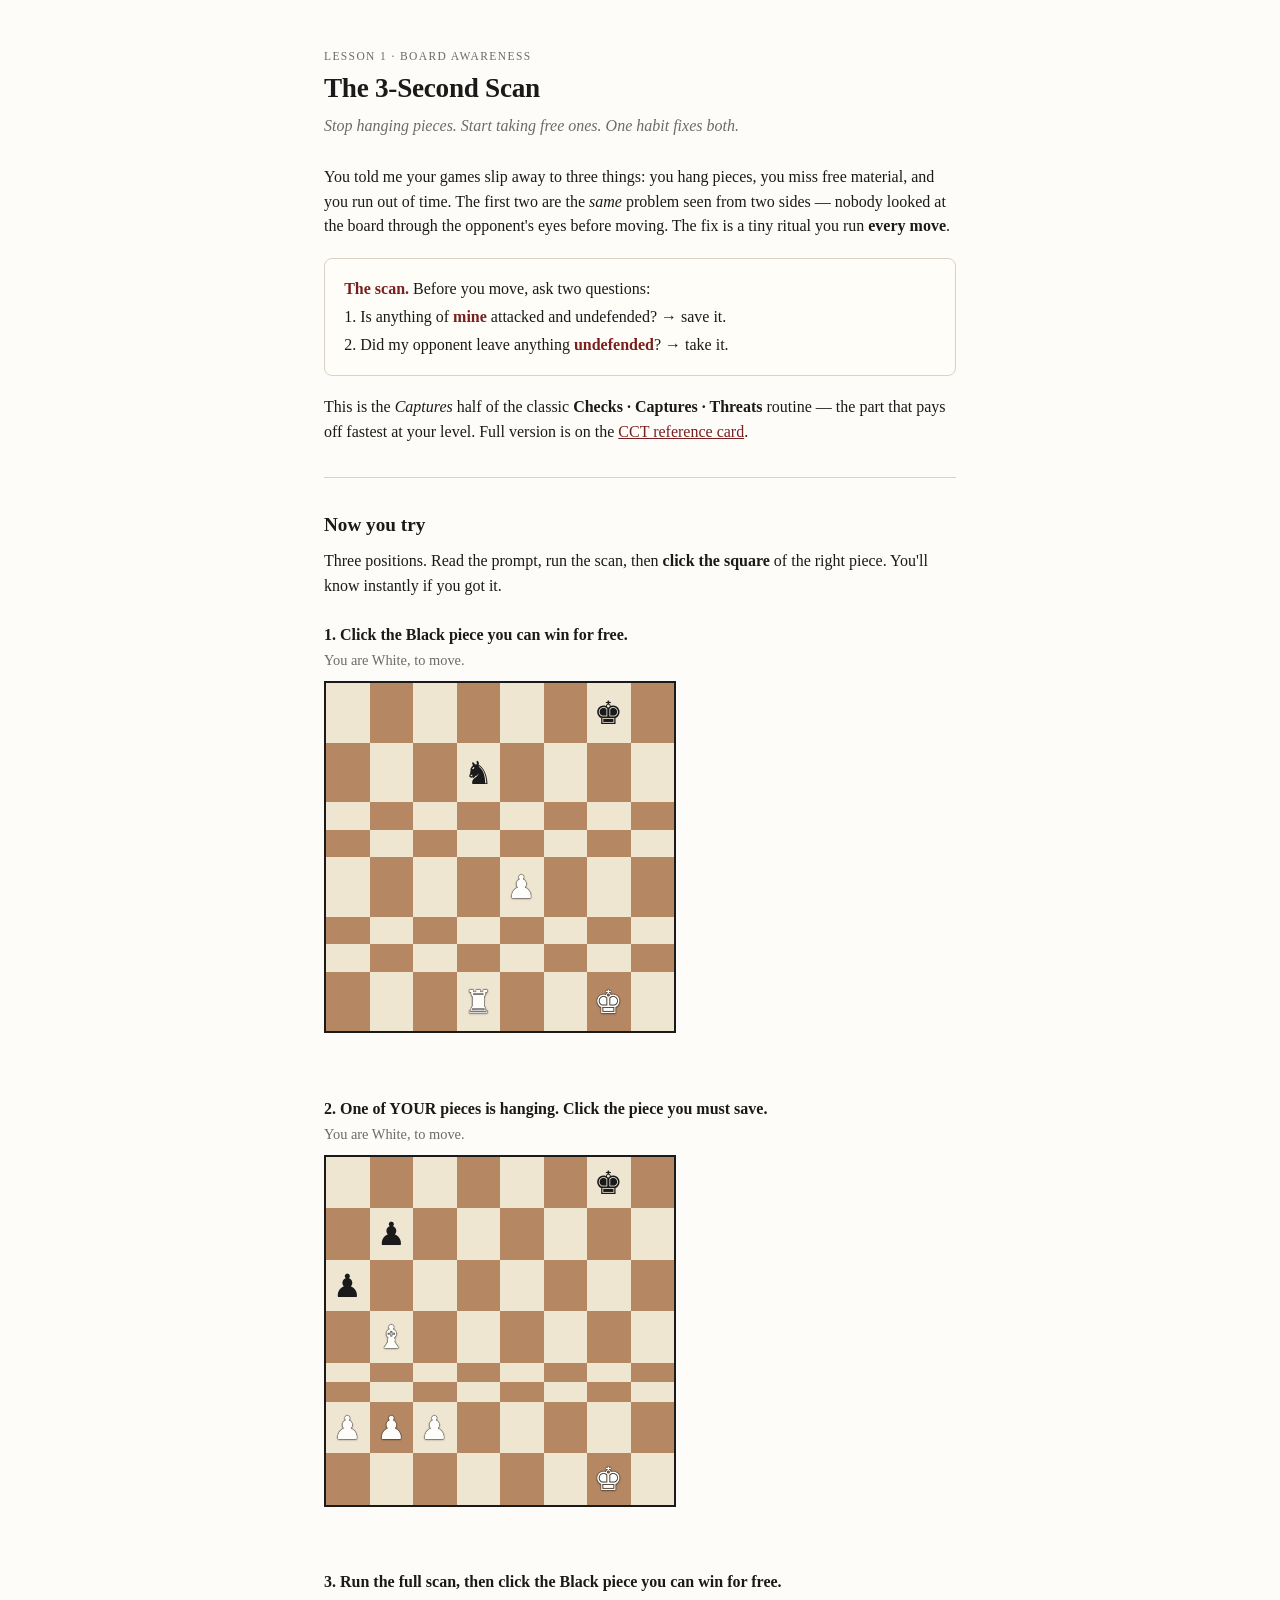
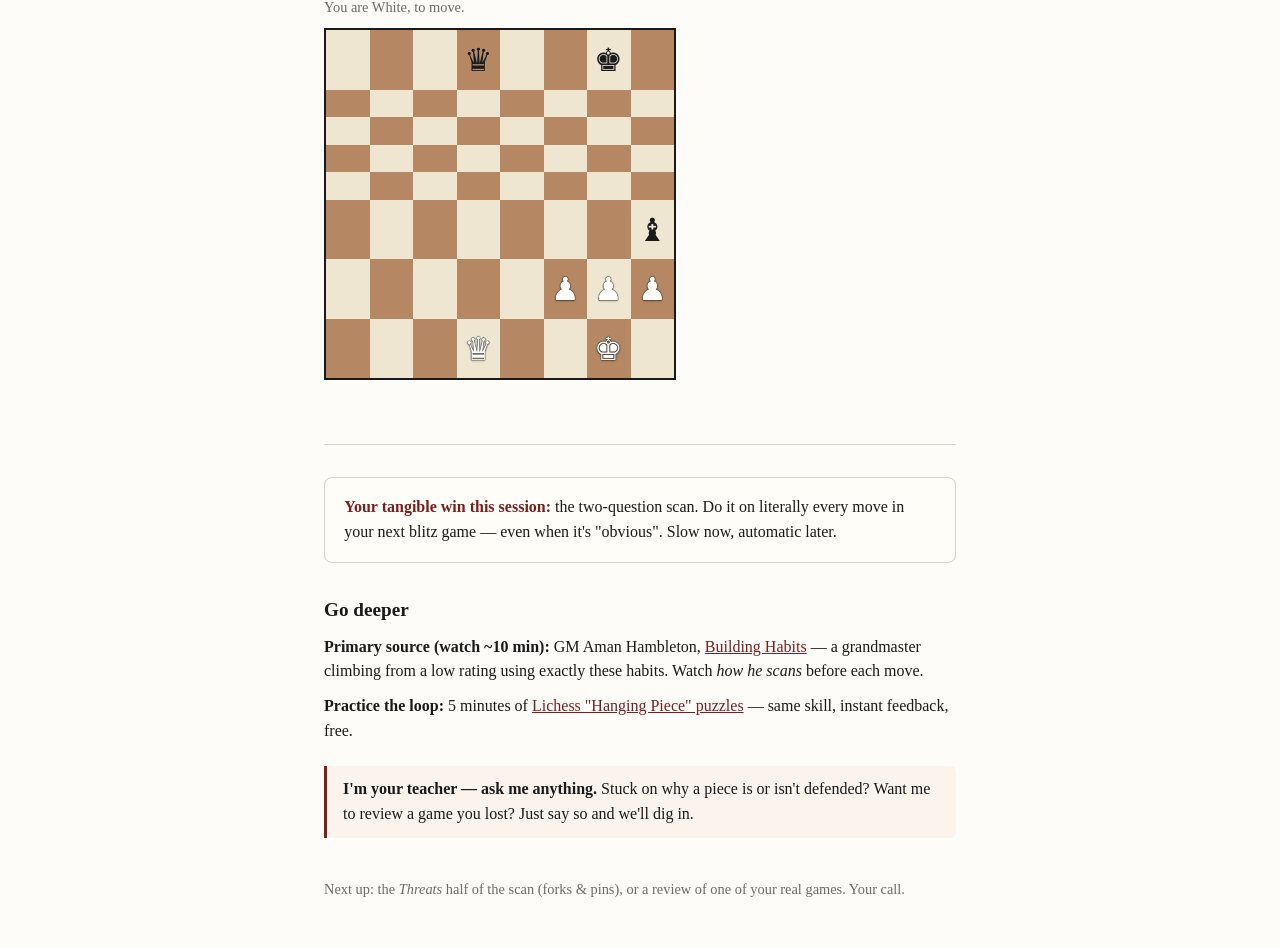
==== lessons/0001-the-three-second-scan.html @ 32ee334e "first commit" ====
<!DOCTYPE html>
<html lang="en">
<head>
<meta charset="utf-8">
<meta name="viewport" content="width=device-width, initial-scale=1">
<title>Lesson 1 — The 3-Second Scan</title>
<style>
  :root {
    --ink:#1a1a1a; --soft:#6b6b6b; --rule:#d9d2c5; --bg:#fdfcf8; --accent:#7a1f1f;
    --light:#efe6d2; --dark:#b58863; --good:#2f7d32; --bad:#b23b3b;
  }
  * { box-sizing: border-box; }
  body {
    font-family: Georgia, "Iowan Old Style", "Palatino Linotype", serif;
    color: var(--ink); background: var(--bg); line-height: 1.55;
    max-width: 42rem; margin: 3rem auto; padding: 0 1.25rem;
  }
  .kicker { color: var(--soft); text-transform: uppercase; letter-spacing: .12em; font-size: .72rem; margin: 0; }
  h1 { font-size: 1.7rem; margin: .1rem 0 .3rem; letter-spacing: -0.01em; }
  .sub { color: var(--soft); font-style: italic; margin: 0 0 1.6rem; }
  h2 { font-size: 1.2rem; margin: 2rem 0 .4rem; }
  hr { border: 0; border-top: 1px solid var(--rule); margin: 2rem 0; }
  p { margin: .6rem 0; }
  .scanbox { border: 1px solid var(--rule); background: #fffdf7; border-radius: 8px; padding: .9rem 1.2rem; margin: 1.2rem 0; }
  .scanbox strong { color: var(--accent); }
  a { color: var(--accent); }

  .puzzle { margin: 1.5rem 0 2rem; }
  .prompt { font-weight: bold; margin-bottom: .1rem; }
  .turn { color: var(--soft); font-size: .9rem; margin: 0 0 .6rem; }
  .board {
    display: grid; grid-template-columns: repeat(8, 1fr);
    width: min(22rem, 86vw); aspect-ratio: 1 / 1;
    border: 2px solid var(--ink); user-select: none;
  }
  .sq { display: flex; align-items: center; justify-content: center; position: relative; cursor: pointer; }
  .sq.light { background: var(--light); }
  .sq.dark  { background: var(--dark); }
  .piece { font-size: clamp(1.3rem, 6.5vw, 2rem); line-height: 1; }
  .piece.w { color: #fffdf9; text-shadow: 0 0 1px #000, 0 0 1px #000, 0 1px 2px rgba(0,0,0,.4); }
  .piece.b { color: #1a1a1a; text-shadow: 0 0 1px rgba(255,255,255,.4); }
  .sq.hit  { outline: 4px solid var(--good); outline-offset: -4px; }
  .sq.miss { outline: 4px solid var(--bad);  outline-offset: -4px; }
  .feedback { min-height: 1.4rem; margin: .55rem 0 0; font-size: .95rem; }
  .feedback.good { color: var(--good); }
  .feedback.bad  { color: var(--bad); }

  footer { color: var(--soft); font-size: .9rem; margin-top: 2.5rem; }
  .ask { background: #fbf3ec; border-left: 3px solid var(--accent); padding: .7rem 1rem; border-radius: 0 6px 6px 0; }
</style>
</head>
<body>
  <p class="kicker">Lesson 1 &middot; Board awareness</p>
  <h1>The 3-Second Scan</h1>
  <p class="sub">Stop hanging pieces. Start taking free ones. One habit fixes both.</p>

  <p>You told me your games slip away to three things: you hang pieces, you miss free
  material, and you run out of time. The first two are the <em>same</em> problem seen
  from two sides &mdash; nobody looked at the board through the opponent's eyes before
  moving. The fix is a tiny ritual you run <strong>every move</strong>.</p>

  <div class="scanbox">
    <p style="margin:.2rem 0;"><strong>The scan.</strong> Before you move, ask two questions:</p>
    <p style="margin:.2rem 0;">1. Is anything of <strong>mine</strong> attacked and undefended? &rarr; save it.</p>
    <p style="margin:.2rem 0;">2. Did my opponent leave anything <strong>undefended</strong>? &rarr; take it.</p>
  </div>

  <p>This is the <em>Captures</em> half of the classic <strong>Checks &middot; Captures &middot;
  Threats</strong> routine &mdash; the part that pays off fastest at your level. Full version
  is on the <a href="../reference/cct-blunder-check.html">CCT reference card</a>.</p>

  <hr>
  <h2>Now you try</h2>
  <p>Three positions. Read the prompt, run the scan, then <strong>click the square</strong>
  of the right piece. You'll know instantly if you got it.</p>

  <div id="puzzles"></div>

  <hr>
  <div class="scanbox">
    <p style="margin:.2rem 0;"><strong>Your tangible win this session:</strong> the two-question
    scan. Do it on literally every move in your next blitz game &mdash; even when it's "obvious".
    Slow now, automatic later.</p>
  </div>

  <h2>Go deeper</h2>
  <p><strong>Primary source (watch ~10 min):</strong> GM Aman Hambleton,
  <a href="https://www.youtube.com/playlist?list=PL8N8j2e7RpPnpqbISqi1SJ9_wrnNU3rEm">Building Habits</a>
  &mdash; a grandmaster climbing from a low rating using exactly these habits. Watch <em>how
  he scans</em> before each move.</p>
  <p><strong>Practice the loop:</strong> 5 minutes of <a href="https://lichess.org/training/hangingPiece">Lichess "Hanging Piece" puzzles</a> &mdash; same skill, instant feedback, free.</p>

  <div class="ask" style="margin-top:1.4rem;">
    <strong>I'm your teacher &mdash; ask me anything.</strong> Stuck on why a piece is or isn't
    defended? Want me to review a game you lost? Just say so and we'll dig in.
  </div>

  <footer>
    Next up: the <em>Threats</em> half of the scan (forks &amp; pins), or a review of one of your
    real games. Your call.
  </footer>

<script>
  const GLYPH = { K:'♚', Q:'♛', R:'♜', B:'♝', N:'♞', P:'♟' };
  const FILES = ['a','b','c','d','e','f','g','h'];

  const puzzles = [
    {
      prompt: "Click the Black piece you can win for free.",
      turn: "You are White, to move.",
      pieces: { g1:{t:'K',c:'w'}, d1:{t:'R',c:'w'}, e4:{t:'P',c:'w'},
                g8:{t:'K',c:'b'}, d7:{t:'N',c:'b'} },
      answer: 'd7',
      good: "Yes. Your rook on d1 sees all the way up the open d-file. The knight is undefended — Rxd7 wins it.",
      bad:  "Not quite. Look down open files and diagonals: which Black piece does one of your pieces already attack, with nothing defending it?"
    },
    {
      prompt: "One of YOUR pieces is hanging. Click the piece you must save.",
      turn: "You are White, to move.",
      pieces: { g1:{t:'K',c:'w'}, b5:{t:'B',c:'w'}, a2:{t:'P',c:'w'}, b2:{t:'P',c:'w'}, c2:{t:'P',c:'w'},
                g8:{t:'K',c:'b'}, a6:{t:'P',c:'b'}, b7:{t:'P',c:'b'} },
      answer: 'b5',
      good: "Right. The pawn on a6 attacks your bishop, and nothing defends it. Move it now — if you don't, it's gone.",
      bad:  "Look again from Black's side: which of your pieces is a Black pawn attacking, with no friendly piece defending it?"
    },
    {
      prompt: "Run the full scan, then click the Black piece you can win for free.",
      turn: "You are White, to move.",
      pieces: { g1:{t:'K',c:'w'}, d1:{t:'Q',c:'w'}, f2:{t:'P',c:'w'}, g2:{t:'P',c:'w'}, h2:{t:'P',c:'w'},
                g8:{t:'K',c:'b'}, d8:{t:'Q',c:'b'}, h3:{t:'B',c:'b'} },
      answer: 'h3',
      good: "Clean. The bishop wandered to h3 — your g2 pawn attacks it and nothing defends it. gxh3 wins a bishop.",
      bad:  "The queens are a distraction. Check your pawns: does one of them attack an undefended Black piece on the edge?"
    }
  ];

  function buildBoard(container, pz) {
    const board = document.createElement('div');
    board.className = 'board';
    for (let rank = 8; rank >= 1; rank--) {
      for (let file = 0; file < 8; file++) {
        const sqName = FILES[file] + rank;
        const sq = document.createElement('div');
        const isLight = (file + rank) % 2 === 0;
        sq.className = 'sq ' + (isLight ? 'light' : 'dark');
        sq.dataset.sq = sqName;
        const pc = pz.pieces[sqName];
        if (pc) {
          const span = document.createElement('span');
          span.className = 'piece ' + pc.c;
          span.textContent = GLYPH[pc.t];
          sq.appendChild(span);
        }
        sq.addEventListener('click', () => handleClick(sq, pz, container));
        board.appendChild(sq);
      }
    }
    return board;
  }

  function handleClick(sq, pz, container) {
    const fb = container.querySelector('.feedback');
    container.querySelectorAll('.sq').forEach(s => s.classList.remove('hit','miss'));
    if (sq.dataset.sq === pz.answer) {
      sq.classList.add('hit');
      fb.textContent = '✓ ' + pz.good;
      fb.className = 'feedback good';
    } else {
      sq.classList.add('miss');
      fb.textContent = '✗ ' + pz.bad;
      fb.className = 'feedback bad';
    }
  }

  const root = document.getElementById('puzzles');
  puzzles.forEach((pz, i) => {
    const wrap = document.createElement('div');
    wrap.className = 'puzzle';
    const prompt = document.createElement('p');
    prompt.className = 'prompt';
    prompt.textContent = (i + 1) + '. ' + pz.prompt;
    const turn = document.createElement('p');
    turn.className = 'turn';
    turn.textContent = pz.turn;
    wrap.appendChild(prompt);
    wrap.appendChild(turn);
    wrap.appendChild(buildBoard(wrap, pz));
    const fb = document.createElement('p');
    fb.className = 'feedback';
    fb.textContent = '';
    wrap.appendChild(fb);
    root.appendChild(wrap);
  });
</script>
</body>
</html>
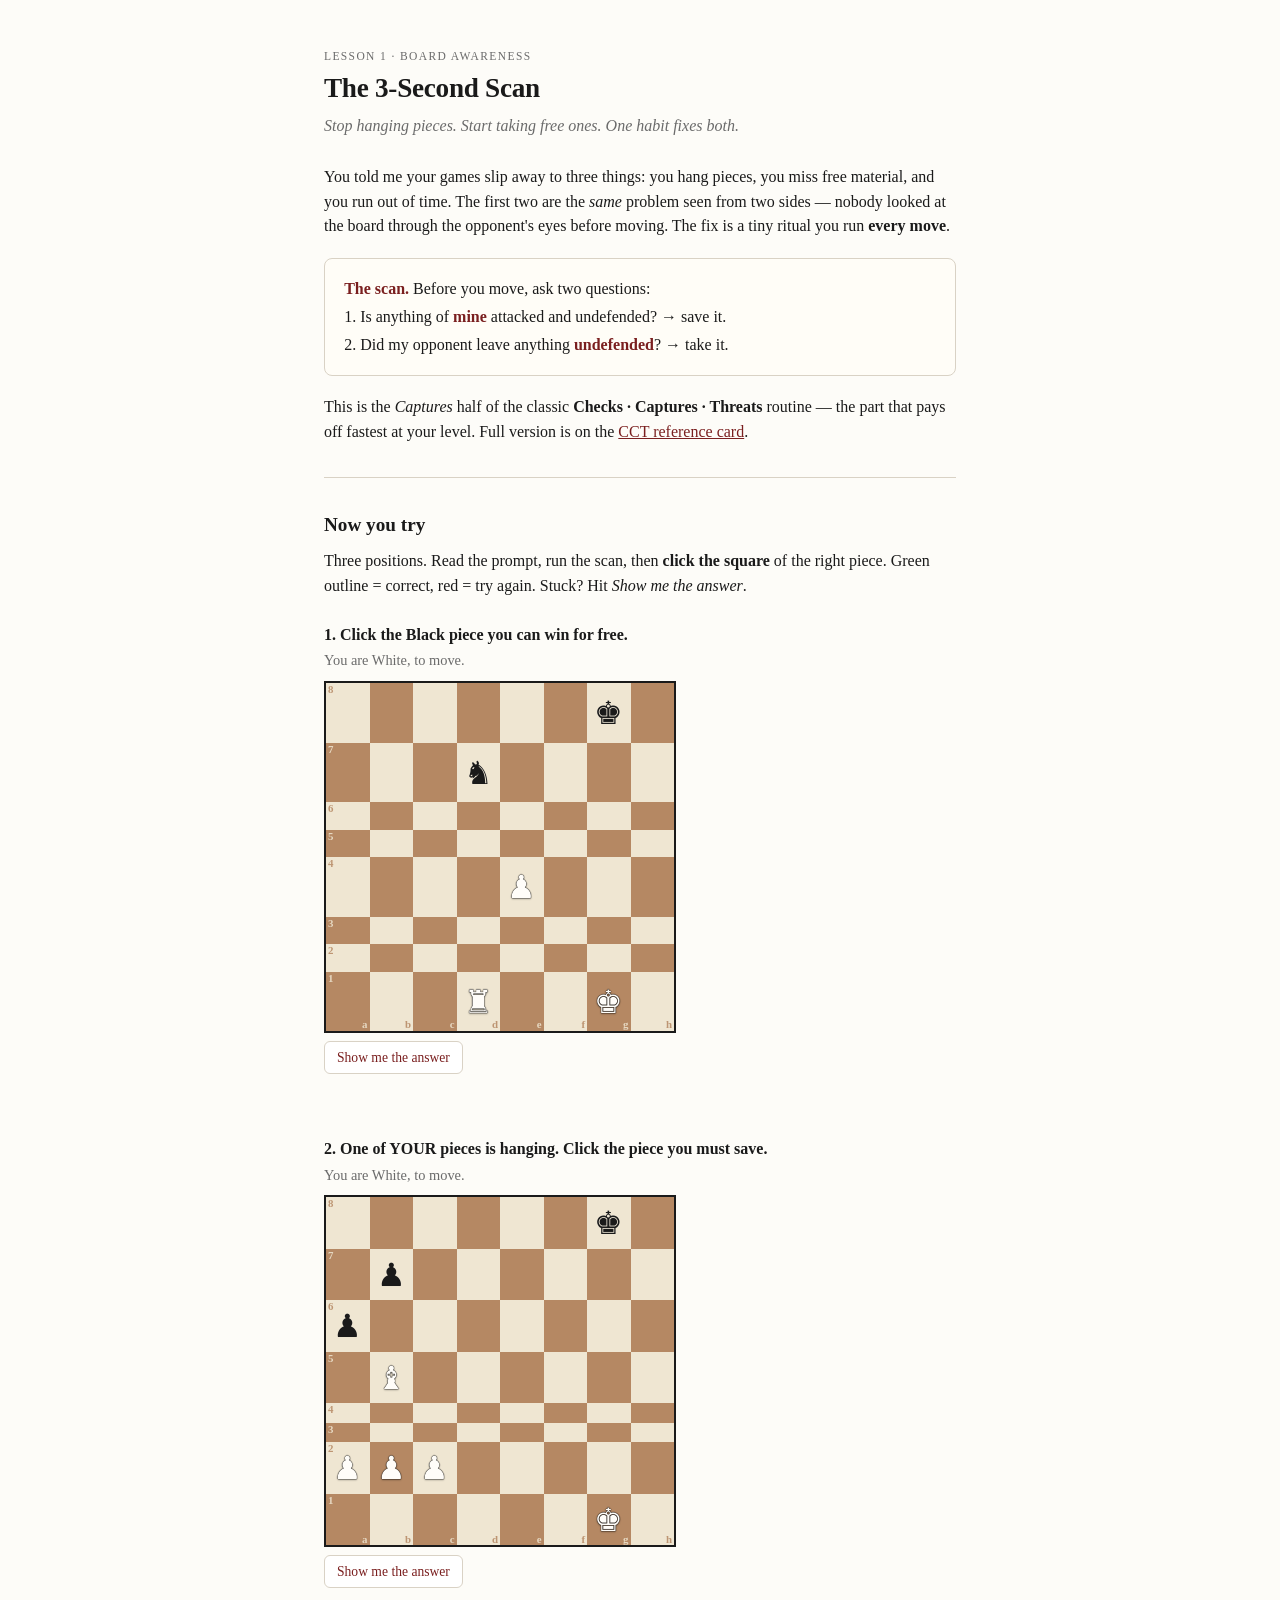
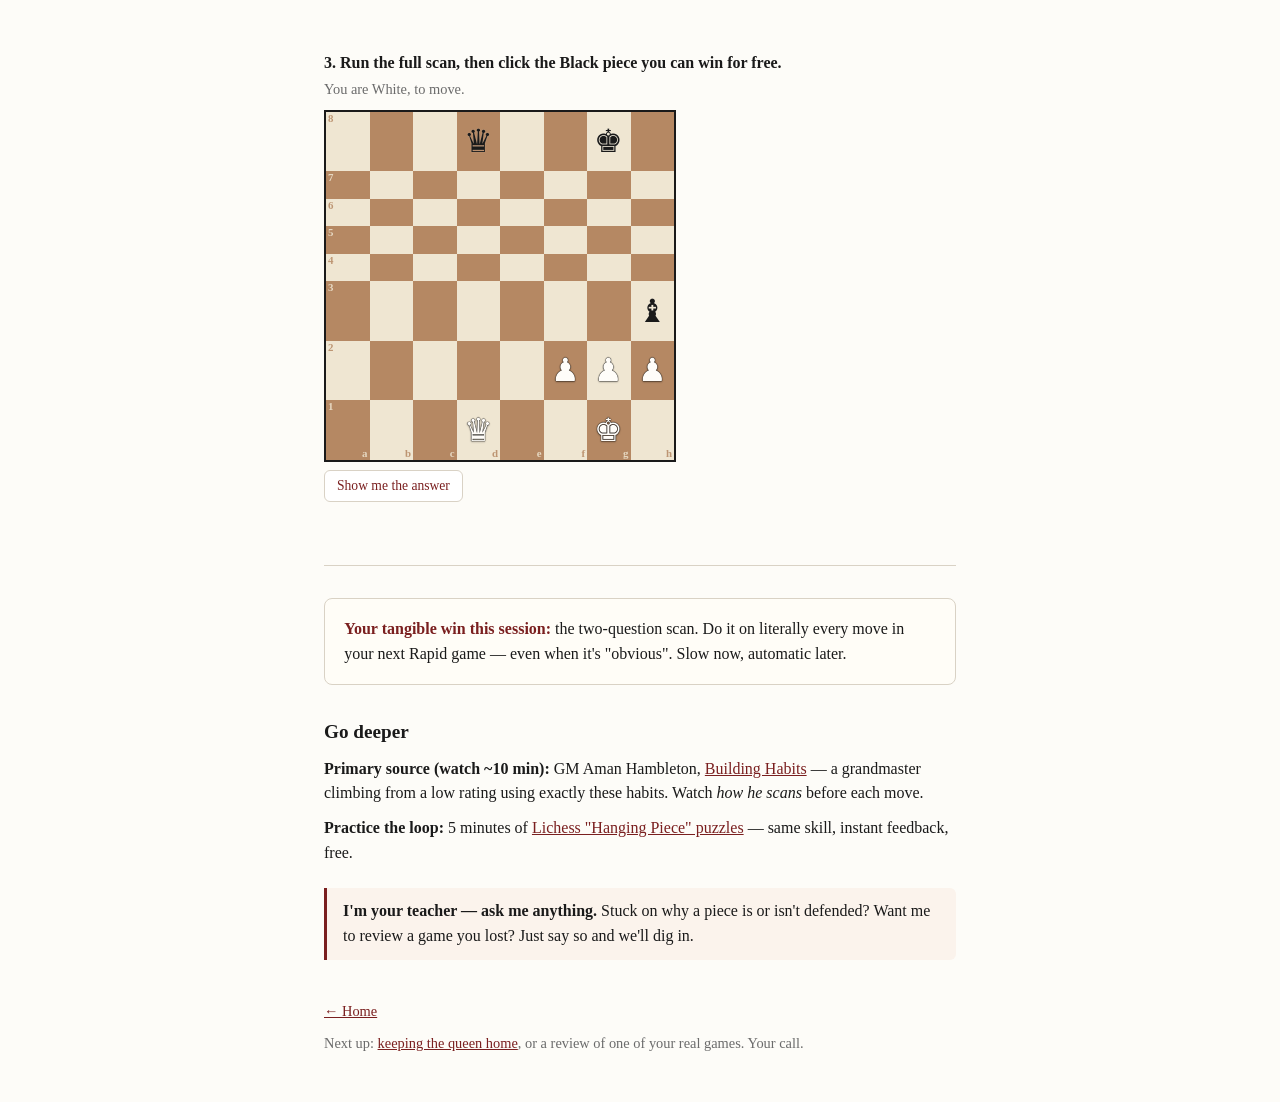
==== commit 568d6a8e: "Add game-review lessons (3 & 4), shared board module, and migrate all boards Personalized review of " ====
--- a/lessons/0001-the-three-second-scan.html
+++ b/lessons/0001-the-three-second-scan.html
@@ -4,49 +4,23 @@
 <meta charset="utf-8">
 <meta name="viewport" content="width=device-width, initial-scale=1">
 <title>Lesson 1 — The 3-Second Scan</title>
+<link rel="stylesheet" href="../assets/chessboard.css">
 <style>
-  :root {
-    --ink:#1a1a1a; --soft:#6b6b6b; --rule:#d9d2c5; --bg:#fdfcf8; --accent:#7a1f1f;
-    --light:#efe6d2; --dark:#b58863; --good:#2f7d32; --bad:#b23b3b;
-  }
+  :root { --ink:#1a1a1a; --soft:#6b6b6b; --rule:#d9d2c5; --bg:#fdfcf8; --accent:#7a1f1f; --good:#2f7d32; --bad:#b23b3b; }
   * { box-sizing: border-box; }
-  body {
-    font-family: Georgia, "Iowan Old Style", "Palatino Linotype", serif;
-    color: var(--ink); background: var(--bg); line-height: 1.55;
-    max-width: 42rem; margin: 3rem auto; padding: 0 1.25rem;
-  }
+  body { font-family: Georgia, "Iowan Old Style", "Palatino Linotype", serif; color: var(--ink);
+    background: var(--bg); line-height: 1.55; max-width: 42rem; margin: 3rem auto; padding: 0 1.25rem; }
   .kicker { color: var(--soft); text-transform: uppercase; letter-spacing: .12em; font-size: .72rem; margin: 0; }
   h1 { font-size: 1.7rem; margin: .1rem 0 .3rem; letter-spacing: -0.01em; }
   .sub { color: var(--soft); font-style: italic; margin: 0 0 1.6rem; }
   h2 { font-size: 1.2rem; margin: 2rem 0 .4rem; }
   hr { border: 0; border-top: 1px solid var(--rule); margin: 2rem 0; }
   p { margin: .6rem 0; }
+  a { color: var(--accent); }
   .scanbox { border: 1px solid var(--rule); background: #fffdf7; border-radius: 8px; padding: .9rem 1.2rem; margin: 1.2rem 0; }
   .scanbox strong { color: var(--accent); }
-  a { color: var(--accent); }
-
-  .puzzle { margin: 1.5rem 0 2rem; }
-  .prompt { font-weight: bold; margin-bottom: .1rem; }
-  .turn { color: var(--soft); font-size: .9rem; margin: 0 0 .6rem; }
-  .board {
-    display: grid; grid-template-columns: repeat(8, 1fr);
-    width: min(22rem, 86vw); aspect-ratio: 1 / 1;
-    border: 2px solid var(--ink); user-select: none;
-  }
-  .sq { display: flex; align-items: center; justify-content: center; position: relative; cursor: pointer; }
-  .sq.light { background: var(--light); }
-  .sq.dark  { background: var(--dark); }
-  .piece { font-size: clamp(1.3rem, 6.5vw, 2rem); line-height: 1; }
-  .piece.w { color: #fffdf9; text-shadow: 0 0 1px #000, 0 0 1px #000, 0 1px 2px rgba(0,0,0,.4); }
-  .piece.b { color: #1a1a1a; text-shadow: 0 0 1px rgba(255,255,255,.4); }
-  .sq.hit  { outline: 4px solid var(--good); outline-offset: -4px; }
-  .sq.miss { outline: 4px solid var(--bad);  outline-offset: -4px; }
-  .feedback { min-height: 1.4rem; margin: .55rem 0 0; font-size: .95rem; }
-  .feedback.good { color: var(--good); }
-  .feedback.bad  { color: var(--bad); }
-
+  .ask { background: #fbf3ec; border-left: 3px solid var(--accent); padding: .7rem 1rem; border-radius: 0 6px 6px 0; }
   footer { color: var(--soft); font-size: .9rem; margin-top: 2.5rem; }
-  .ask { background: #fbf3ec; border-left: 3px solid var(--accent); padding: .7rem 1rem; border-radius: 0 6px 6px 0; }
 </style>
 </head>
 <body>
@@ -72,14 +46,14 @@
   <hr>
   <h2>Now you try</h2>
   <p>Three positions. Read the prompt, run the scan, then <strong>click the square</strong>
-  of the right piece. You'll know instantly if you got it.</p>
+  of the right piece. Green outline = correct, red = try again. Stuck? Hit <em>Show me the answer</em>.</p>
 
   <div id="puzzles"></div>
 
   <hr>
   <div class="scanbox">
     <p style="margin:.2rem 0;"><strong>Your tangible win this session:</strong> the two-question
-    scan. Do it on literally every move in your next blitz game &mdash; even when it's "obvious".
+    scan. Do it on literally every move in your next Rapid game &mdash; even when it's "obvious".
     Slow now, automatic later.</p>
   </div>
 
@@ -96,101 +70,44 @@
   </div>
 
   <footer>
-    Next up: the <em>Threats</em> half of the scan (forks &amp; pins), or a review of one of your
+    <p style="margin:0 0 .6rem;"><a href="../index.html">&larr; Home</a></p>
+    Next up: <a href="0004-the-greedy-queen.html">keeping the queen home</a>, or a review of one of your
     real games. Your call.
   </footer>
 
+<script src="../assets/chessboard.js"></script>
 <script>
-  const GLYPH = { K:'♚', Q:'♛', R:'♜', B:'♝', N:'♞', P:'♟' };
-  const FILES = ['a','b','c','d','e','f','g','h'];
-
   const puzzles = [
     {
       prompt: "Click the Black piece you can win for free.",
       turn: "You are White, to move.",
-      pieces: { g1:{t:'K',c:'w'}, d1:{t:'R',c:'w'}, e4:{t:'P',c:'w'},
-                g8:{t:'K',c:'b'}, d7:{t:'N',c:'b'} },
+      pieces: CB.fromFEN('6k1/3n4/8/8/4P3/8/8/3R2K1'),
       answer: 'd7',
-      good: "Yes. Your rook on d1 sees all the way up the open d-file. The knight is undefended — Rxd7 wins it.",
-      bad:  "Not quite. Look down open files and diagonals: which Black piece does one of your pieces already attack, with nothing defending it?"
+      good: "Yes. Your rook on d1 sees all the way up the open d-file. The knight on d7 is undefended — Rxd7 wins it.",
+      bad: "Not quite. Look down open files and diagonals: which Black piece does one of your pieces already attack, with nothing defending it?",
+      reveal: "The knight on d7 — your d1-rook attacks it up the open file, and nothing defends it."
     },
     {
       prompt: "One of YOUR pieces is hanging. Click the piece you must save.",
       turn: "You are White, to move.",
-      pieces: { g1:{t:'K',c:'w'}, b5:{t:'B',c:'w'}, a2:{t:'P',c:'w'}, b2:{t:'P',c:'w'}, c2:{t:'P',c:'w'},
-                g8:{t:'K',c:'b'}, a6:{t:'P',c:'b'}, b7:{t:'P',c:'b'} },
+      pieces: CB.fromFEN('6k1/1p6/p7/1B6/8/8/PPP5/6K1'),
       answer: 'b5',
       good: "Right. The pawn on a6 attacks your bishop, and nothing defends it. Move it now — if you don't, it's gone.",
-      bad:  "Look again from Black's side: which of your pieces is a Black pawn attacking, with no friendly piece defending it?"
+      bad: "Look again from Black's side: which of your pieces is a Black pawn attacking, with no friendly piece defending it?",
+      reveal: "Your bishop on b5 — the a6-pawn attacks it and nothing defends it. Save it."
     },
     {
       prompt: "Run the full scan, then click the Black piece you can win for free.",
       turn: "You are White, to move.",
-      pieces: { g1:{t:'K',c:'w'}, d1:{t:'Q',c:'w'}, f2:{t:'P',c:'w'}, g2:{t:'P',c:'w'}, h2:{t:'P',c:'w'},
-                g8:{t:'K',c:'b'}, d8:{t:'Q',c:'b'}, h3:{t:'B',c:'b'} },
+      pieces: CB.fromFEN('3q2k1/8/8/8/8/7b/5PPP/3Q2K1'),
       answer: 'h3',
-      good: "Clean. The bishop wandered to h3 — your g2 pawn attacks it and nothing defends it. gxh3 wins a bishop.",
-      bad:  "The queens are a distraction. Check your pawns: does one of them attack an undefended Black piece on the edge?"
+      good: "Clean. The bishop wandered to h3 — your g2-pawn attacks it and nothing defends it. gxh3 wins a bishop.",
+      bad: "The queens are a distraction. Check your pawns: does one of them attack an undefended Black piece on the edge?",
+      reveal: "The bishop on h3 — your g2-pawn attacks it, undefended. gxh3 wins it."
     }
   ];
-
-  function buildBoard(container, pz) {
-    const board = document.createElement('div');
-    board.className = 'board';
-    for (let rank = 8; rank >= 1; rank--) {
-      for (let file = 0; file < 8; file++) {
-        const sqName = FILES[file] + rank;
-        const sq = document.createElement('div');
-        const isLight = (file + rank) % 2 === 0;
-        sq.className = 'sq ' + (isLight ? 'light' : 'dark');
-        sq.dataset.sq = sqName;
-        const pc = pz.pieces[sqName];
-        if (pc) {
-          const span = document.createElement('span');
-          span.className = 'piece ' + pc.c;
-          span.textContent = GLYPH[pc.t];
-          sq.appendChild(span);
-        }
-        sq.addEventListener('click', () => handleClick(sq, pz, container));
-        board.appendChild(sq);
-      }
-    }
-    return board;
-  }
-
-  function handleClick(sq, pz, container) {
-    const fb = container.querySelector('.feedback');
-    container.querySelectorAll('.sq').forEach(s => s.classList.remove('hit','miss'));
-    if (sq.dataset.sq === pz.answer) {
-      sq.classList.add('hit');
-      fb.textContent = '✓ ' + pz.good;
-      fb.className = 'feedback good';
-    } else {
-      sq.classList.add('miss');
-      fb.textContent = '✗ ' + pz.bad;
-      fb.className = 'feedback bad';
-    }
-  }
-
   const root = document.getElementById('puzzles');
-  puzzles.forEach((pz, i) => {
-    const wrap = document.createElement('div');
-    wrap.className = 'puzzle';
-    const prompt = document.createElement('p');
-    prompt.className = 'prompt';
-    prompt.textContent = (i + 1) + '. ' + pz.prompt;
-    const turn = document.createElement('p');
-    turn.className = 'turn';
-    turn.textContent = pz.turn;
-    wrap.appendChild(prompt);
-    wrap.appendChild(turn);
-    wrap.appendChild(buildBoard(wrap, pz));
-    const fb = document.createElement('p');
-    fb.className = 'feedback';
-    fb.textContent = '';
-    wrap.appendChild(fb);
-    root.appendChild(wrap);
-  });
+  puzzles.forEach((pz, i) => { pz.num = i + 1; CB.puzzle(root, pz); });
 </script>
 </body>
 </html>
--- a/assets/chessboard.css
+++ b/assets/chessboard.css
@@ -0,0 +1,62 @@
+/* Shared chessboard styling for all lessons + reference cards.
+   Used by assets/chessboard.js. Palette matches the workspace (Tufte-ish, warm paper). */
+
+.cb-board {
+  position: relative;
+  display: grid; grid-template-columns: repeat(8, 1fr);
+  width: min(22rem, 86vw); aspect-ratio: 1 / 1;
+  border: 2px solid #1a1a1a; user-select: none;
+}
+.cb-board.cb-sm { width: min(11rem, 70vw); border-width: 1.5px; }
+
+.cb-sq { position: relative; display: flex; align-items: center; justify-content: center; }
+.cb-light { background: #efe6d2; }
+.cb-dark  { background: #b58863; }
+
+/* translucent square highlight (for squares being discussed) */
+.cb-hl { position: absolute; inset: 0; z-index: 0; }
+
+.cb-piece { position: relative; z-index: 1; font-size: clamp(1.3rem, 6.5vw, 2rem); line-height: 1; }
+.cb-board.cb-sm .cb-piece { font-size: clamp(.75rem, 3.4vw, 1.05rem); }
+.cb-w { color: #fffdf9; text-shadow: 0 0 1px #000, 0 0 1px #000, 0 1px 2px rgba(0,0,0,.4); }
+.cb-b { color: #1a1a1a; text-shadow: 0 0 1px rgba(255,255,255,.4); }
+
+/* a–h / 1–8 coordinates */
+.cb-coord { position: absolute; z-index: 1; font-weight: bold; line-height: 1; opacity: .85;
+  font-family: Georgia, serif; font-size: clamp(.5rem, 1.7vw, .68rem); pointer-events: none; }
+.cb-board.cb-sm .cb-coord { font-size: clamp(.4rem, 1.4vw, .55rem); }
+.cb-rank { left: 2px; top: 1px; }
+.cb-file { right: 2px; bottom: 1px; }
+.cb-light .cb-coord { color: #b58863; }
+.cb-dark  .cb-coord { color: #efe6d2; }
+
+.cb-arrows { position: absolute; inset: 0; width: 100%; height: 100%; pointer-events: none; z-index: 2; }
+
+/* interactive puzzle UI */
+.cb-sq.cb-pickable { cursor: pointer; }
+.cb-sq.cb-miss { outline: 4px solid #b23b3b; outline-offset: -4px; }
+.cb-sq.cb-hit { outline: 4px solid #2f7d32; outline-offset: -4px; }
+.cb-sq.cb-hit-red { outline: 4px solid #b23b3b; outline-offset: -4px; }
+.cb-puzzle { margin: 1.5rem 0 2rem; }
+.cb-prompt { font-weight: bold; margin: 0 0 .1rem; }
+.cb-turn { color: #6b6b6b; font-size: .9rem; margin: 0 0 .6rem; }
+.cb-controls { margin: .5rem 0 0; }
+.cb-btn { font: inherit; font-size: .85rem; cursor: pointer; background: #fff;
+  border: 1px solid #d9d2c5; border-radius: 6px; padding: .3rem .75rem; color: #7a1f1f; }
+.cb-btn:hover { border-color: #7a1f1f; }
+.cb-feedback { min-height: 1.4rem; margin: .55rem 0 0; font-size: .95rem; }
+.cb-feedback.good { color: #2f7d32; }
+.cb-feedback.bad  { color: #b23b3b; }
+.cb-feedback.neutral { color: #1a1a1a; }
+
+/* inline square/move chip you can use in prose, colour-matched to a highlight */
+.cb-chip { font-family: ui-monospace, Menlo, Consolas, monospace; font-size: .9em; font-weight: bold;
+  padding: 0 .28em; border-radius: 4px; background: rgba(224,162,58,.32); }
+.cb-chip.green { background: rgba(47,125,50,.22); }
+.cb-chip.red   { background: rgba(178,59,59,.20); }
+
+@media print {
+  .cb-light, .cb-dark, .cb-hl, .cb-piece, .cb-coord {
+    -webkit-print-color-adjust: exact; print-color-adjust: exact;
+  }
+}
